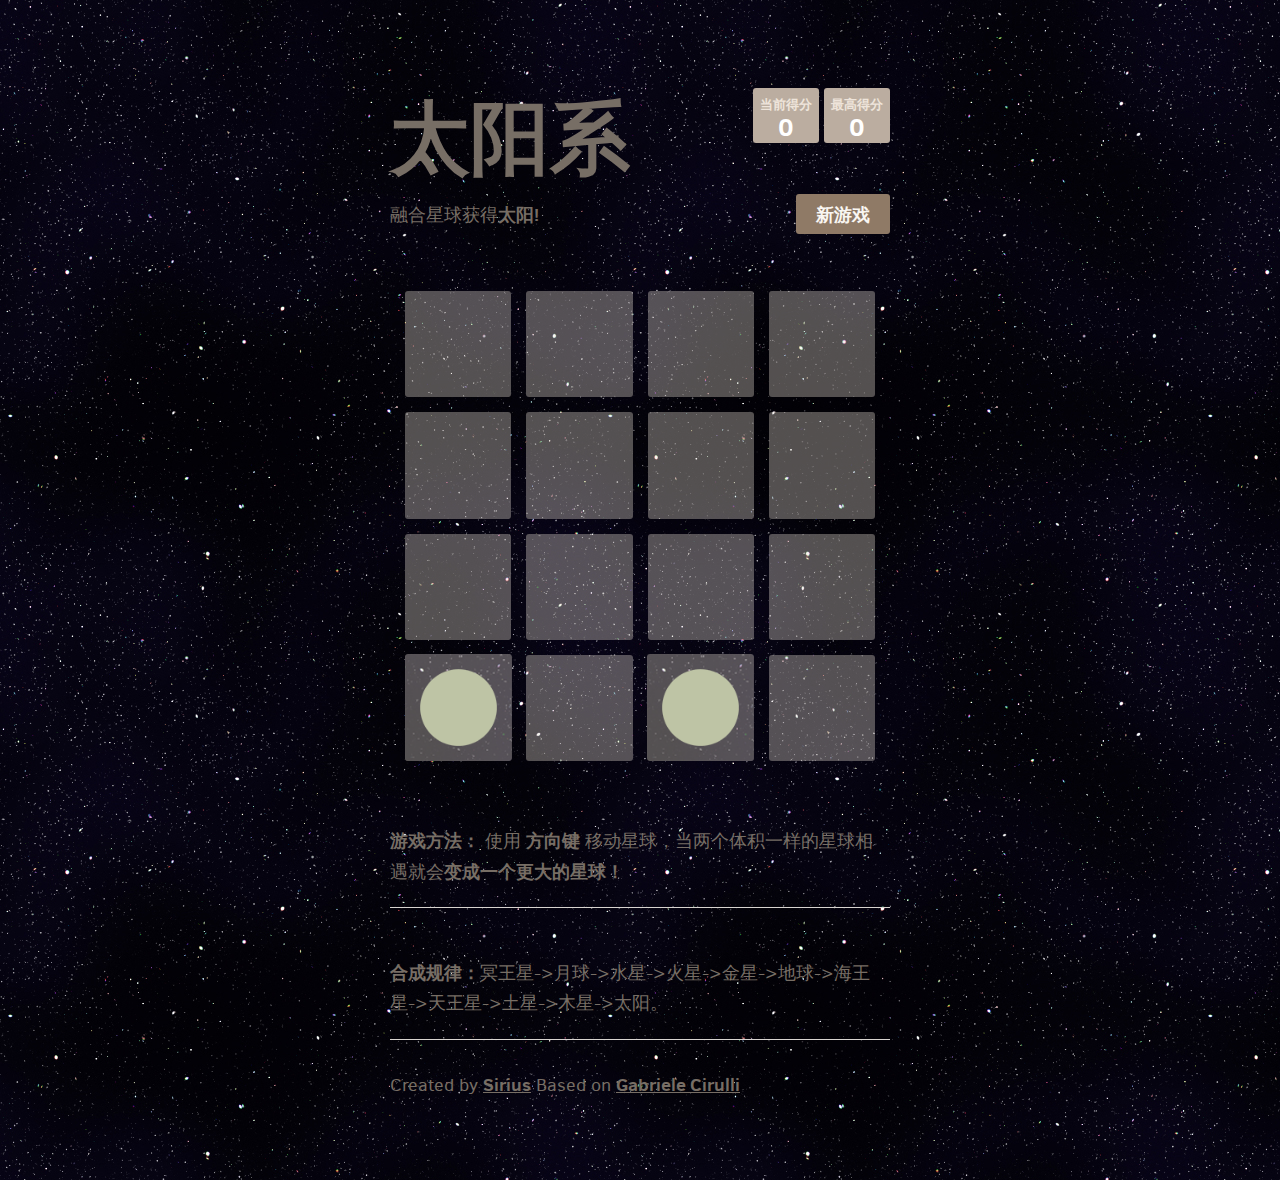
==== Solar/index.html @ 29940a0a "Final" ====
<!DOCTYPE html>
<html>
<head>
  <meta charset="utf-8">
  <title>太阳系</title>

  <link href="style/main.css" rel="stylesheet" type="text/css">
  <link rel="shortcut icon" href="favicon.ico">
  <link rel="apple-touch-icon" href="meta/apple-touch-icon.png">
  <link rel="apple-touch-startup-image" href="meta/apple-touch-startup-image-640x1096.png" media="(device-width: 320px) and (device-height: 568px) and (-webkit-device-pixel-ratio: 2)"> <!-- iPhone 5+ -->
  <link rel="apple-touch-startup-image" href="meta/apple-touch-startup-image-640x920.png"  media="(device-width: 320px) and (device-height: 480px) and (-webkit-device-pixel-ratio: 2)"> <!-- iPhone, retina -->
  <meta name="apple-mobile-web-app-capable" content="yes">
  <meta name="apple-mobile-web-app-status-bar-style" content="black">

  <meta name="HandheldFriendly" content="True">
  <meta name="MobileOptimized" content="320">
  <meta name="viewport" content="width=device-width, target-densitydpi=160dpi, initial-scale=1.0, maximum-scale=1, user-scalable=no, minimal-ui">
</head>
<body>
  <div class="container">
    <div class="heading">
      <h1 class="title">太阳系</h1>
      <div class="scores-container">
        <div class="score-container">0</div>
        <div class="best-container">0</div>
      </div>
    </div>

    <div class="above-game">
      <p class="game-intro">融合星球获得<strong>太阳!</strong></p>
      <a class="restart-button">新游戏</a>
    </div>

    <div class="game-container">
      <div class="game-message">
        <p></p>
        <div class="lower">
	        <a class="keep-playing-button">继续游戏</a>
          <a class="retry-button">再次尝试</a>
        </div>
      </div>

      <div class="grid-container">
        <div class="grid-row">
          <div class="grid-cell"></div>
          <div class="grid-cell"></div>
          <div class="grid-cell"></div>
          <div class="grid-cell"></div>
        </div>
        <div class="grid-row">
          <div class="grid-cell"></div>
          <div class="grid-cell"></div>
          <div class="grid-cell"></div>
          <div class="grid-cell"></div>
        </div>
        <div class="grid-row">
          <div class="grid-cell"></div>
          <div class="grid-cell"></div>
          <div class="grid-cell"></div>
          <div class="grid-cell"></div>
        </div>
        <div class="grid-row">
          <div class="grid-cell"></div>
          <div class="grid-cell"></div>
          <div class="grid-cell"></div>
          <div class="grid-cell"></div>
        </div>
      </div>

      <div class="tile-container">

      </div>
    </div>

    <p class="game-explanation">
      <strong class="important">游戏方法：</strong> 使用 <strong>方向键</strong> 移动星球，当两个体积一样的星球相遇就会<strong>变成一个更大的星球！</strong>
    </p>
    <hr>
	<p class="game-explanation">
	<strong class="important"> 合成规律：</strong>冥王星-&gt;月球-&gt;水星-&gt;火星-&gt;金星-&gt;地球-&gt;海王星-&gt;天王星-&gt;土星-&gt;木星-&gt;太阳。
	</p>
	<hr>
    <p>
    Created by <a href="http://prettymaomao.com" target="_blank">Sirius</a> Based on <a href="http://gabrielecirulli.github.io/2048/"target="_blank">Gabriele Cirulli</a> 
    </p>
  </div>

  <script src="js/bind_polyfill.js"></script>
  <script src="js/classlist_polyfill.js"></script>
  <script src="js/animframe_polyfill.js"></script>
  <script src="js/keyboard_input_manager.js"></script>
  <script src="js/html_actuator.js"></script>
  <script src="js/grid.js"></script>
  <script src="js/tile.js"></script>
  <script src="js/local_storage_manager.js"></script>
  <script src="js/game_manager.js"></script>
  <script src="js/application.js"></script>
</body>
</html>
---- Solar/style/main.css ----
@import url(fonts/clear-sans.css);
html, body {
  margin: 0;
  padding: 0;
  color: #776e65;
  font-family: "Clear Sans", "Helvetica Neue", Arial, sans-serif;
  font-size: 18px; }

body {
  background:url('../Solar/stars_bg.jpg');
  margin: 80px 0; }

.heading:after {
  content: "";
  display: block;
  clear: both; }

h1.title {
  font-size: 80px;
  font-weight: bold;
  margin: 0;
  display: block;
  float: left; }

@-webkit-keyframes move-up {
  0% {
    top: 25px;
    opacity: 1; }

  100% {
    top: -50px;
    opacity: 0; } }
@-moz-keyframes move-up {
  0% {
    top: 25px;
    opacity: 1; }

  100% {
    top: -50px;
    opacity: 0; } }
@keyframes move-up {
  0% {
    top: 25px;
    opacity: 1; }

  100% {
    top: -50px;
    opacity: 0; } }
.scores-container {
  float: right;
  text-align: right; }

.score-container, .best-container {
  position: relative;
  display: inline-block;
  background: #bbada0;
  padding: 15px 25px;
  font-size: 25px;
  height: 25px;
  line-height: 47px;
  font-weight: bold;
  border-radius: 3px;
  color: white;
  margin-top: 8px;
  text-align: center; }
  .score-container:after, .best-container:after {
    position: absolute;
    width: 100%;
    top: 10px;
    left: 0;
    text-transform: uppercase;
    font-size: 13px;
    line-height: 13px;
    text-align: center;
    color: #eee4da; }
  .score-container .score-addition, .best-container .score-addition {
    position: absolute;
    right: 30px;
    color: red;
    font-size: 25px;
    line-height: 25px;
    font-weight: bold;
    color: rgba(119, 110, 101, 0.9);
    z-index: 100;
    -webkit-animation: move-up 600ms ease-in;
    -moz-animation: move-up 600ms ease-in;
    animation: move-up 600ms ease-in;
    -webkit-animation-fill-mode: both;
    -moz-animation-fill-mode: both;
    animation-fill-mode: both; }


.score-container:after {
  content: "当前得分"; }

.best-container:after {
  content: "最高得分"; }

p {
  margin-top: 0;
  margin-bottom: 10px;
  line-height: 1.65; }

a {
  color: #776e65;
  font-weight: bold;
  text-decoration: underline;
  cursor: pointer; }

strong.important {
  text-transform: uppercase; }

hr {
  border: none;
  border-bottom: 1px solid #d8d4d0;
  margin-top: 20px;
  margin-bottom: 30px; }

.container {
  width: 500px;
  margin: 0 auto; }

@-webkit-keyframes fade-in {
  0% {
    opacity: 0; }

  100% {
    opacity: 1; } }
@-moz-keyframes fade-in {
  0% {
    opacity: 0; }

  100% {
    opacity: 1; } }
@keyframes fade-in {
  0% {
    opacity: 0; }

  100% {
    opacity: 1; } }
.game-container {
  margin-top: 40px;
  position: relative;
  padding: 15px;
  cursor: default;
  -webkit-touch-callout: none;
  -ms-touch-callout: none;
  -webkit-user-select: none;
  -moz-user-select: none;
  -ms-user-select: none;
  -ms-touch-action: none;
  touch-action: none;
  /*background: #bbada0;棋盘底色*/
  border-radius: 6px;
  width: 500px;
  height: 500px;
  -webkit-box-sizing: border-box;
  -moz-box-sizing: border-box;
  box-sizing: border-box; }
  .game-container .game-message {
    display: none;
    position: absolute;
    top: 0;
    right: 0;
    bottom: 0;
    left: 0;
    background: rgba(238, 228, 218, 0.5);
    z-index: 100;
    text-align: center;
    -webkit-animation: fade-in 800ms ease 1200ms;
    -moz-animation: fade-in 800ms ease 1200ms;
    animation: fade-in 800ms ease 1200ms;
    -webkit-animation-fill-mode: both;
    -moz-animation-fill-mode: both;
    animation-fill-mode: both; }
    .game-container .game-message p {
      font-size: 60px;
      font-weight: bold;
      height: 60px;
      line-height: 60px;
      margin-top: 222px; }
    .game-container .game-message .lower {
      display: block;
      margin-top: 59px; }
    .game-container .game-message a {
      display: inline-block;
      background: #8f7a66;
      border-radius: 3px;
      padding: 0 20px;
      text-decoration: none;
      color: #f9f6f2;
      height: 40px;
      line-height: 42px;
      margin-left: 9px; }
      .game-container .game-message a.keep-playing-button {
        display: none; }
    .game-container .game-message.game-won {
      background: rgba(237, 194, 46, 0.5);
      color: #f9f6f2; }
      .game-container .game-message.game-won a.keep-playing-button {
        display: inline-block; }
    .game-container .game-message.game-won, .game-container .game-message.game-over {
      display: block; }

.grid-container {
  position: absolute;
  z-index: 1; }

.grid-row {
  margin-bottom: 15px; }
  .grid-row:last-child {
    margin-bottom: 0; }
  .grid-row:after {
    content: "";
    display: block;
    clear: both; }

.grid-cell {
  width: 106.25px;
  height: 106.25px;
  margin-right: 15px;
  float: left;
  border-radius: 3px;
  background: rgba(238, 228, 218, 0.35); }
  .grid-cell:last-child {
    margin-right: 0; }

.tile-container {
  position: absolute;
  z-index: 2; }

.tile, .tile .tile-inner {
  width: 107px;
  height: 107px;
  line-height: 116.25px; }
.tile.tile-position-1-1 {
  -webkit-transform: translate(0px, 0px);
  -moz-transform: translate(0px, 0px);
  transform: translate(0px, 0px); }
.tile.tile-position-1-2 {
  -webkit-transform: translate(0px, 121px);
  -moz-transform: translate(0px, 121px);
  transform: translate(0px, 121px); }
.tile.tile-position-1-3 {
  -webkit-transform: translate(0px, 242px);
  -moz-transform: translate(0px, 242px);
  transform: translate(0px, 242px); }
.tile.tile-position-1-4 {
  -webkit-transform: translate(0px, 363px);
  -moz-transform: translate(0px, 363px);
  transform: translate(0px, 363px); }
.tile.tile-position-2-1 {
  -webkit-transform: translate(121px, 0px);
  -moz-transform: translate(121px, 0px);
  transform: translate(121px, 0px); }
.tile.tile-position-2-2 {
  -webkit-transform: translate(121px, 121px);
  -moz-transform: translate(121px, 121px);
  transform: translate(121px, 121px); }
.tile.tile-position-2-3 {
  -webkit-transform: translate(121px, 242px);
  -moz-transform: translate(121px, 242px);
  transform: translate(121px, 242px); }
.tile.tile-position-2-4 {
  -webkit-transform: translate(121px, 363px);
  -moz-transform: translate(121px, 363px);
  transform: translate(121px, 363px); }
.tile.tile-position-3-1 {
  -webkit-transform: translate(242px, 0px);
  -moz-transform: translate(242px, 0px);
  transform: translate(242px, 0px); }
.tile.tile-position-3-2 {
  -webkit-transform: translate(242px, 121px);
  -moz-transform: translate(242px, 121px);
  transform: translate(242px, 121px); }
.tile.tile-position-3-3 {
  -webkit-transform: translate(242px, 242px);
  -moz-transform: translate(242px, 242px);
  transform: translate(242px, 242px); }
.tile.tile-position-3-4 {
  -webkit-transform: translate(242px, 363px);
  -moz-transform: translate(242px, 363px);
  transform: translate(242px, 363px); }
.tile.tile-position-4-1 {
  -webkit-transform: translate(363px, 0px);
  -moz-transform: translate(363px, 0px);
  transform: translate(363px, 0px); }
.tile.tile-position-4-2 {
  -webkit-transform: translate(363px, 121px);
  -moz-transform: translate(363px, 121px);
  transform: translate(363px, 121px); }
.tile.tile-position-4-3 {
  -webkit-transform: translate(363px, 242px);
  -moz-transform: translate(363px, 242px);
  transform: translate(363px, 242px); }
.tile.tile-position-4-4 {
  -webkit-transform: translate(363px, 363px);
  -moz-transform: translate(363px, 363px);
  transform: translate(363px, 363px); }

.tile {
  position: absolute;
  -webkit-transition: 100ms ease-in-out;
  -moz-transition: 100ms ease-in-out;
  transition: 100ms ease-in-out;
  -webkit-transition-property: -webkit-transform;
  -moz-transition-property: -moz-transform;
  transition-property: transform; }
  .tile .tile-inner {
    border-radius: 3px;
    background: #eee4da;
    text-align: center;
    font-weight: bold;
    z-index: 10;
     }
  .tile.tile-2 .tile-inner {
	background: url('../Solar/Pluto.png');
	background-repeat:no-repeat;
	background-position:center;
	background-size:100% 100%;
    box-shadow: 0 0 30px 10px rgba(243, 215, 116, 0), inset 0 0 0 1px rgba(255, 255, 255, 0); }
  .tile.tile-4 .tile-inner {
	background: url('../Solar/Moon.png');
	background-repeat:no-repeat;
	background-position:center;
	background-size:100% 100%;
    box-shadow: 0 0 30px 10px rgba(243, 215, 116, 0), inset 0 0 0 1px rgba(255, 255, 255, 0); }
  .tile.tile-8 .tile-inner {
	background: url('../Solar/Mercury.png');
	background-repeat:no-repeat;
	background-position:center;
	background-size:100% 100%;
}
  .tile.tile-16 .tile-inner {
	background: url('../Solar/Mars.png');
	background-repeat:no-repeat;
	background-position:center;
	background-size:100% 100%;
}
  .tile.tile-32 .tile-inner {
	background: url('../Solar/Venus.png');
	background-repeat:no-repeat;
	background-position:center;
	background-size:100% 100%;
}
  .tile.tile-64 .tile-inner {
	background: url('../Solar/Earth.png');
	background-repeat:no-repeat;
	background-position:center;
	background-size:100% 100%;
}
  .tile.tile-128 .tile-inner {
	background: url('../Solar/Neptune.png');
	background-repeat:no-repeat;
	background-position:center;
	background-size:100% 100%;
    box-shadow: 0 0 30px 10px rgba(243, 215, 116, 0.2381), inset 0 0 0 1px rgba(255, 255, 255, 0.14286);
     }
    @media screen and (max-width: 520px) {
      .tile.tile-128 .tile-inner {
        font-size: 25px; } }
  .tile.tile-256 .tile-inner {
	background: url('../Solar/Uranus.png');
	background-repeat:no-repeat;
	background-position:center;
	background-size:100% 100%;
    box-shadow: 0 0 30px 10px rgba(243, 215, 116, 0.31746), inset 0 0 0 1px rgba(255, 255, 255, 0.19048);
    }
    @media screen and (max-width: 520px) {
      .tile.tile-256 .tile-inner {
        font-size: 25px; } }
  .tile.tile-512 .tile-inner {
	background: url('../Solar/Saturn.png');
	background-repeat:no-repeat;
	background-position:center;
	background-size:100% 100%;
    box-shadow: 0 0 30px 10px rgba(243, 215, 116, 0.39683), inset 0 0 0 1px rgba(255, 255, 255, 0.2381);
    }
    @media screen and (max-width: 520px) {
      .tile.tile-512 .tile-inner {
        font-size: 25px; } }
  .tile.tile-1024 .tile-inner {
	background: url('../Solar/Jupiter.png');
	background-repeat:no-repeat;
	background-position:center;
	background-size:100% 100%;
    box-shadow: 0 0 30px 10px rgba(243, 215, 116, 0.47619), inset 0 0 0 1px rgba(255, 255, 255, 0.28571);
     }
    @media screen and (max-width: 520px) {
      .tile.tile-1024 .tile-inner {
        font-size: 15px; } }
  .tile.tile-2048 .tile-inner {
	background: url('../Solar/Sun.png');
	background-repeat:no-repeat;
	background-position:center;
	background-size:100% 100%;
    box-shadow: 0 0 30px 10px rgba(243, 215, 116, 0.55556), inset 0 0 0 1px rgba(255, 255, 255, 0.33333);
     }
    @media screen and (max-width: 520px) {
      .tile.tile-2048 .tile-inner {
        font-size: 15px; } }
  .tile.tile-super .tile-inner {
    color: #f9f6f2;
    background: #3c3a32;
    font-size: 30px; }
    @media screen and (max-width: 520px) {
      .tile.tile-super .tile-inner {
        font-size: 10px; } }

@-webkit-keyframes appear {
  0% {
    opacity: 0;
    -webkit-transform: scale(0);
    -moz-transform: scale(0);
    transform: scale(0); }

  100% {
    opacity: 1;
    -webkit-transform: scale(1);
    -moz-transform: scale(1);
    transform: scale(1); } }
@-moz-keyframes appear {
  0% {
    opacity: 0;
    -webkit-transform: scale(0);
    -moz-transform: scale(0);
    transform: scale(0); }

  100% {
    opacity: 1;
    -webkit-transform: scale(1);
    -moz-transform: scale(1);
    transform: scale(1); } }
@keyframes appear {
  0% {
    opacity: 0;
    -webkit-transform: scale(0);
    -moz-transform: scale(0);
    transform: scale(0); }

  100% {
    opacity: 1;
    -webkit-transform: scale(1);
    -moz-transform: scale(1);
    transform: scale(1); } }
.tile-new .tile-inner {
  -webkit-animation: appear 200ms ease 100ms;
  -moz-animation: appear 200ms ease 100ms;
  animation: appear 200ms ease 100ms;
  -webkit-animation-fill-mode: backwards;
  -moz-animation-fill-mode: backwards;
  animation-fill-mode: backwards; }

@-webkit-keyframes pop {
  0% {
    -webkit-transform: scale(0);
    -moz-transform: scale(0);
    transform: scale(0); }

  50% {
    -webkit-transform: scale(1.2);
    -moz-transform: scale(1.2);
    transform: scale(1.2); }

  100% {
    -webkit-transform: scale(1);
    -moz-transform: scale(1);
    transform: scale(1); } }
@-moz-keyframes pop {
  0% {
    -webkit-transform: scale(0);
    -moz-transform: scale(0);
    transform: scale(0); }

  50% {
    -webkit-transform: scale(1.2);
    -moz-transform: scale(1.2);
    transform: scale(1.2); }

  100% {
    -webkit-transform: scale(1);
    -moz-transform: scale(1);
    transform: scale(1); } }
@keyframes pop {
  0% {
    -webkit-transform: scale(0);
    -moz-transform: scale(0);
    transform: scale(0); }

  50% {
    -webkit-transform: scale(1.2);
    -moz-transform: scale(1.2);
    transform: scale(1.2); }

  100% {
    -webkit-transform: scale(1);
    -moz-transform: scale(1);
    transform: scale(1); } }
.tile-merged .tile-inner {
  z-index: 20;
  -webkit-animation: pop 200ms ease 100ms;
  -moz-animation: pop 200ms ease 100ms;
  animation: pop 200ms ease 100ms;
  -webkit-animation-fill-mode: backwards;
  -moz-animation-fill-mode: backwards;
  animation-fill-mode: backwards; }

.above-game:after {
  content: "";
  display: block;
  clear: both; }

.game-intro {
  float: left;
  line-height: 42px;
  margin-bottom: 0; }

.restart-button {
  display: inline-block;
  background: #8f7a66;
  border-radius: 3px;
  padding: 0 20px;
  text-decoration: none;
  color: #f9f6f2;
  height: 40px;
  line-height: 42px;
  display: block;
  text-align: center;
  float: right; }

.game-explanation {
  margin-top: 50px; }

@media screen and (max-width: 520px) {
  html, body {
    font-size: 15px; }

  body {
    margin: 20px 0;
    padding: 0 20px; }

  h1.title {
    font-size: 27px;
    margin-top: 15px; }

  .container {
    width: 280px;
    margin: 0 auto; }

  .score-container, .best-container {
    margin-top: 0;
    padding: 15px 10px;
    min-width: 40px; }

  .heading {
    margin-bottom: 10px; }

  .game-intro {
    width: 55%;
    display: block;
    box-sizing: border-box;
    line-height: 1.65; }

  .restart-button {
    width: 42%;
    padding: 0;
    display: block;
    box-sizing: border-box;
    margin-top: 2px; }

  .game-container {
    margin-top: 17px;
    position: relative;
    padding: 10px;
    cursor: default;
    -webkit-touch-callout: none;
    -ms-touch-callout: none;
    -webkit-user-select: none;
    -moz-user-select: none;
    -ms-user-select: none;
    -ms-touch-action: none;
    touch-action: none;
    /*background: #bbada0;棋盘底色*/
    border-radius: 6px;
    width: 280px;
    height: 280px;
    -webkit-box-sizing: border-box;
    -moz-box-sizing: border-box;
    box-sizing: border-box; }
    .game-container .game-message {
      display: none;
      position: absolute;
      top: 0;
      right: 0;
      bottom: 0;
      left: 0;
      background: rgba(238, 228, 218, 0.5);
      z-index: 100;
      text-align: center;
      -webkit-animation: fade-in 800ms ease 1200ms;
      -moz-animation: fade-in 800ms ease 1200ms;
      animation: fade-in 800ms ease 1200ms;
      -webkit-animation-fill-mode: both;
      -moz-animation-fill-mode: both;
      animation-fill-mode: both; }
      .game-container .game-message p {
        font-size: 60px;
        font-weight: bold;
        height: 60px;
        line-height: 60px;
        margin-top: 222px; }
      .game-container .game-message .lower {
        display: block;
        margin-top: 59px; }
      .game-container .game-message a {
        display: inline-block;
        background: #8f7a66;
        border-radius: 3px;
        padding: 0 20px;
        text-decoration: none;
        color: #f9f6f2;
        height: 40px;
        line-height: 42px;
        margin-left: 9px; }
        .game-container .game-message a.keep-playing-button {
          display: none; }
      .game-container .game-message.game-won {
        background: rgba(237, 194, 46, 0.5);
        color: #f9f6f2; }
        .game-container .game-message.game-won a.keep-playing-button {
          display: inline-block; }
      .game-container .game-message.game-won, .game-container .game-message.game-over {
        display: block; }

  .grid-container {
    position: absolute;
    z-index: 1; }

  .grid-row {
    margin-bottom: 10px; }
    .grid-row:last-child {
      margin-bottom: 0; }
    .grid-row:after {
      content: "";
      display: block;
      clear: both; }

  .grid-cell {
    width: 57.5px;
    height: 57.5px;
    margin-right: 10px;
    float: left;
    border-radius: 3px;
    background: rgba(238, 228, 218, 0.1); }
    .grid-cell:last-child {
      margin-right: 0; }

  .tile-container {
    position: absolute;
    z-index: 2; }

  .tile, .tile .tile-inner {
    width: 58px;
    height: 58px;
    line-height: 67.5px; }
  .tile.tile-position-1-1 {
    -webkit-transform: translate(0px, 0px);
    -moz-transform: translate(0px, 0px);
    transform: translate(0px, 0px); }
  .tile.tile-position-1-2 {
    -webkit-transform: translate(0px, 67px);
    -moz-transform: translate(0px, 67px);
    transform: translate(0px, 67px); }
  .tile.tile-position-1-3 {
    -webkit-transform: translate(0px, 135px);
    -moz-transform: translate(0px, 135px);
    transform: translate(0px, 135px); }
  .tile.tile-position-1-4 {
    -webkit-transform: translate(0px, 202px);
    -moz-transform: translate(0px, 202px);
    transform: translate(0px, 202px); }
  .tile.tile-position-2-1 {
    -webkit-transform: translate(67px, 0px);
    -moz-transform: translate(67px, 0px);
    transform: translate(67px, 0px); }
  .tile.tile-position-2-2 {
    -webkit-transform: translate(67px, 67px);
    -moz-transform: translate(67px, 67px);
    transform: translate(67px, 67px); }
  .tile.tile-position-2-3 {
    -webkit-transform: translate(67px, 135px);
    -moz-transform: translate(67px, 135px);
    transform: translate(67px, 135px); }
  .tile.tile-position-2-4 {
    -webkit-transform: translate(67px, 202px);
    -moz-transform: translate(67px, 202px);
    transform: translate(67px, 202px); }
  .tile.tile-position-3-1 {
    -webkit-transform: translate(135px, 0px);
    -moz-transform: translate(135px, 0px);
    transform: translate(135px, 0px); }
  .tile.tile-position-3-2 {
    -webkit-transform: translate(135px, 67px);
    -moz-transform: translate(135px, 67px);
    transform: translate(135px, 67px); }
  .tile.tile-position-3-3 {
    -webkit-transform: translate(135px, 135px);
    -moz-transform: translate(135px, 135px);
    transform: translate(135px, 135px); }
  .tile.tile-position-3-4 {
    -webkit-transform: translate(135px, 202px);
    -moz-transform: translate(135px, 202px);
    transform: translate(135px, 202px); }
  .tile.tile-position-4-1 {
    -webkit-transform: translate(202px, 0px);
    -moz-transform: translate(202px, 0px);
    transform: translate(202px, 0px); }
  .tile.tile-position-4-2 {
    -webkit-transform: translate(202px, 67px);
    -moz-transform: translate(202px, 67px);
    transform: translate(202px, 67px); }
  .tile.tile-position-4-3 {
    -webkit-transform: translate(202px, 135px);
    -moz-transform: translate(202px, 135px);
    transform: translate(202px, 135px); }
  .tile.tile-position-4-4 {
    -webkit-transform: translate(202px, 202px);
    -moz-transform: translate(202px, 202px);
    transform: translate(202px, 202px); }

  .tile .tile-inner {
    font-size: 35px; }

  .game-message p {
    font-size: 30px !important;
    height: 30px !important;
    line-height: 30px !important;
    margin-top: 90px !important; }
  .game-message .lower {
    margin-top: 30px !important; } }
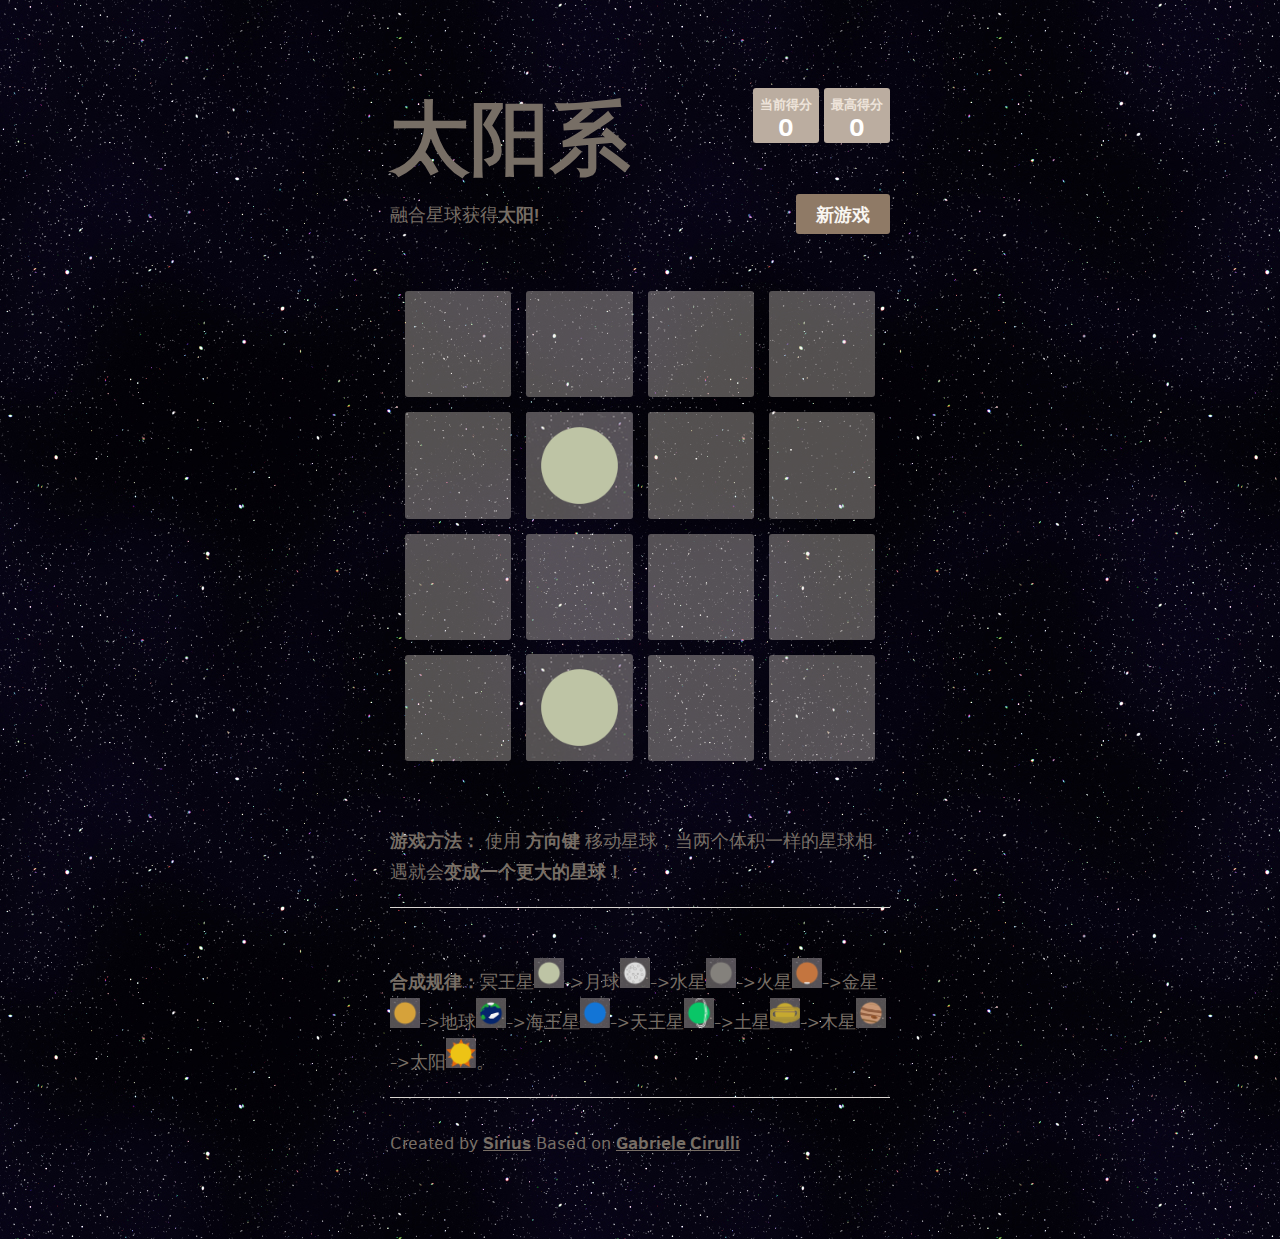
==== commit d8f8d75f: "index update" ====
--- a/Solar/index.html
+++ b/Solar/index.html
@@ -77,7 +77,7 @@
     </p>
     <hr>
 	<p class="game-explanation">
-	<strong class="important"> 合成规律：</strong>冥王星-&gt;月球-&gt;水星-&gt;火星-&gt;金星-&gt;地球-&gt;海王星-&gt;天王星-&gt;土星-&gt;木星-&gt;太阳。
+	<strong class="important"> 合成规律：</strong>冥王星<img src="Solar/Pluto.png" width="30" height="30"/>-&gt;月球<img src="Solar/Moon.png" width="30" height="30"/>-&gt;水星<img src="Solar/Mercury.png" width="30" height="30"/>-&gt;火星<img src="Solar/Mars.png" width="30" height="30"/>-&gt;金星<img src="Solar/Venus.png" width="30" height="30"/>-&gt;地球<img src="Solar/Earth.png" width="30" height="30"/>-&gt;海王星<img src="Solar/Neptune.png" width="30" height="30"/>-&gt;天王星<img src="Solar/Uranus.png" width="30" height="30"/>-&gt;土星<img src="Solar/Saturn.png" width="30" height="30"/>-&gt;木星<img src="Solar/Jupiter.png" width="30" height="30"/>-&gt;太阳<img src="Solar/Sun.png" width="30" height="30"/>。
 	</p>
 	<hr>
     <p>
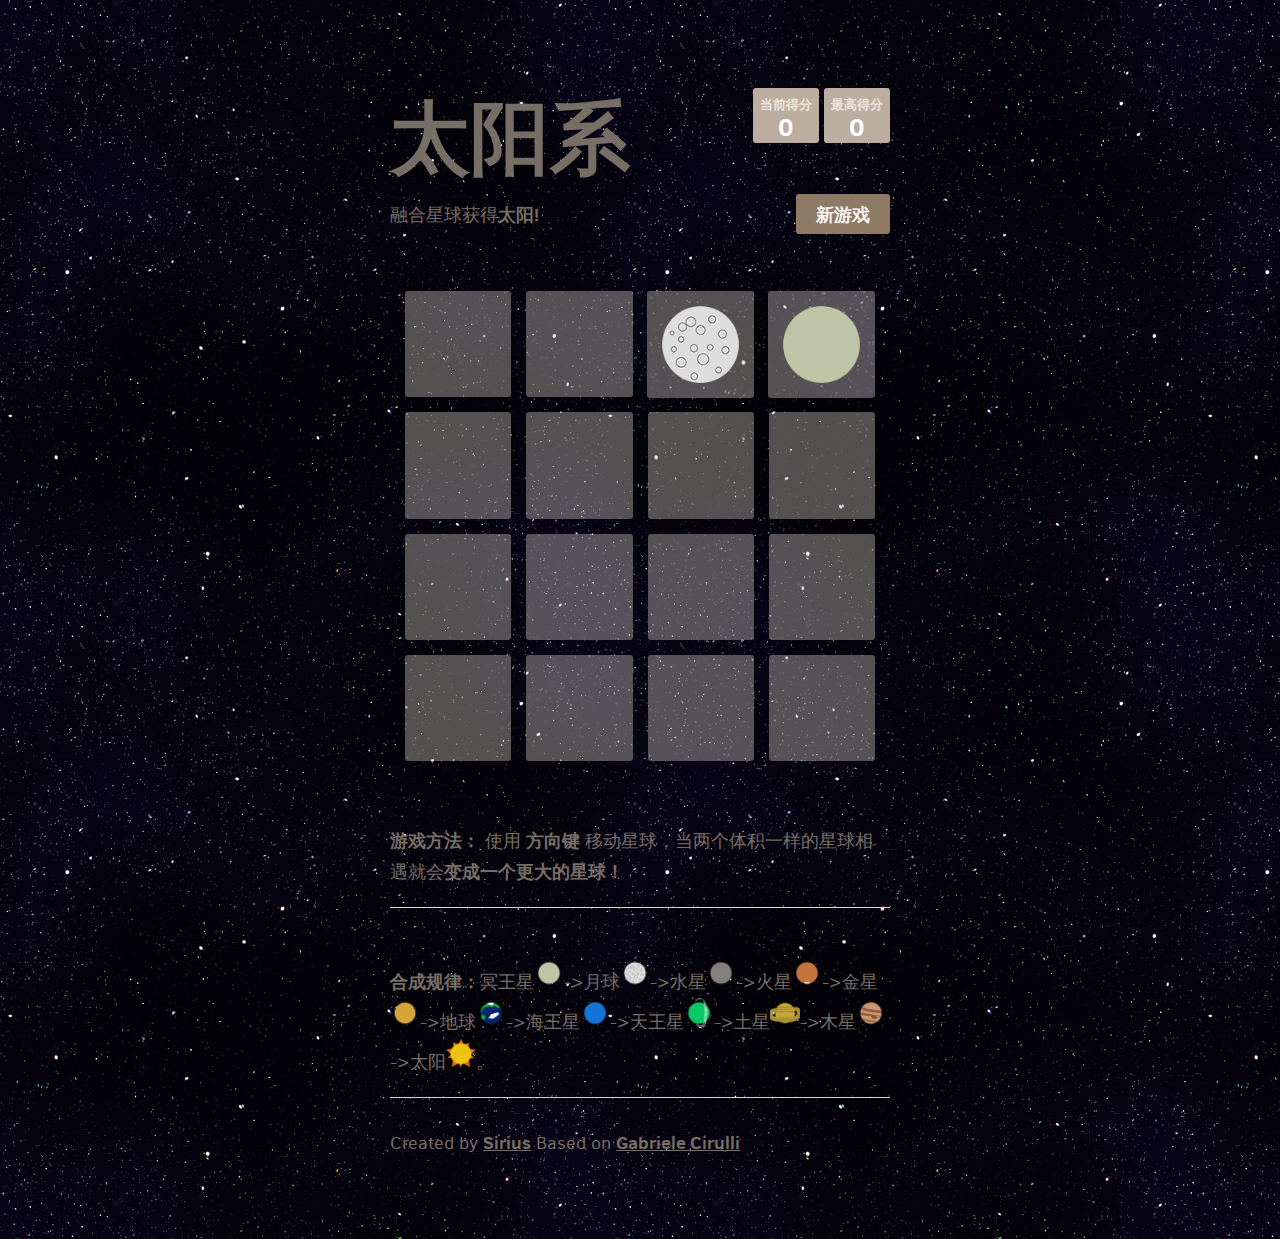
==== commit 2310d830: "final version" ====
--- a/Solar/index.html
+++ b/Solar/index.html
@@ -77,7 +77,7 @@
     </p>
     <hr>
 	<p class="game-explanation">
-	<strong class="important"> 合成规律：</strong>冥王星<img src="Solar/Pluto.png" width="30" height="30"/>-&gt;月球<img src="Solar/Moon.png" width="30" height="30"/>-&gt;水星<img src="Solar/Mercury.png" width="30" height="30"/>-&gt;火星<img src="Solar/Mars.png" width="30" height="30"/>-&gt;金星<img src="Solar/Venus.png" width="30" height="30"/>-&gt;地球<img src="Solar/Earth.png" width="30" height="30"/>-&gt;海王星<img src="Solar/Neptune.png" width="30" height="30"/>-&gt;天王星<img src="Solar/Uranus.png" width="30" height="30"/>-&gt;土星<img src="Solar/Saturn.png" width="30" height="30"/>-&gt;木星<img src="Solar/Jupiter.png" width="30" height="30"/>-&gt;太阳<img src="Solar/Sun.png" width="30" height="30"/>。
+	<strong class="important"> 合成规律：</strong>冥王星<img src="Solar/sPluto.png" width="30" height="30"/>-&gt;月球<img src="Solar/sMoon.png" width="30" height="30"/>-&gt;水星<img src="Solar/sMercury.png" width="30" height="30"/>-&gt;火星<img src="Solar/sMars.png" width="30" height="30"/>-&gt;金星<img src="Solar/sVenus.png" width="30" height="30"/>-&gt;地球<img src="Solar/sEarth.png" width="30" height="30"/>-&gt;海王星<img src="Solar/sNeptune.png" width="30" height="30"/>-&gt;天王星<img src="Solar/sUranus.png" width="30" height="30"/>-&gt;土星<img src="Solar/sSaturn.png" width="30" height="30"/>-&gt;木星<img src="Solar/sJupiter.png" width="30" height="30"/>-&gt;太阳<img src="Solar/sSun.png" width="30" height="30"/>。
 	</p>
 	<hr>
     <p>
